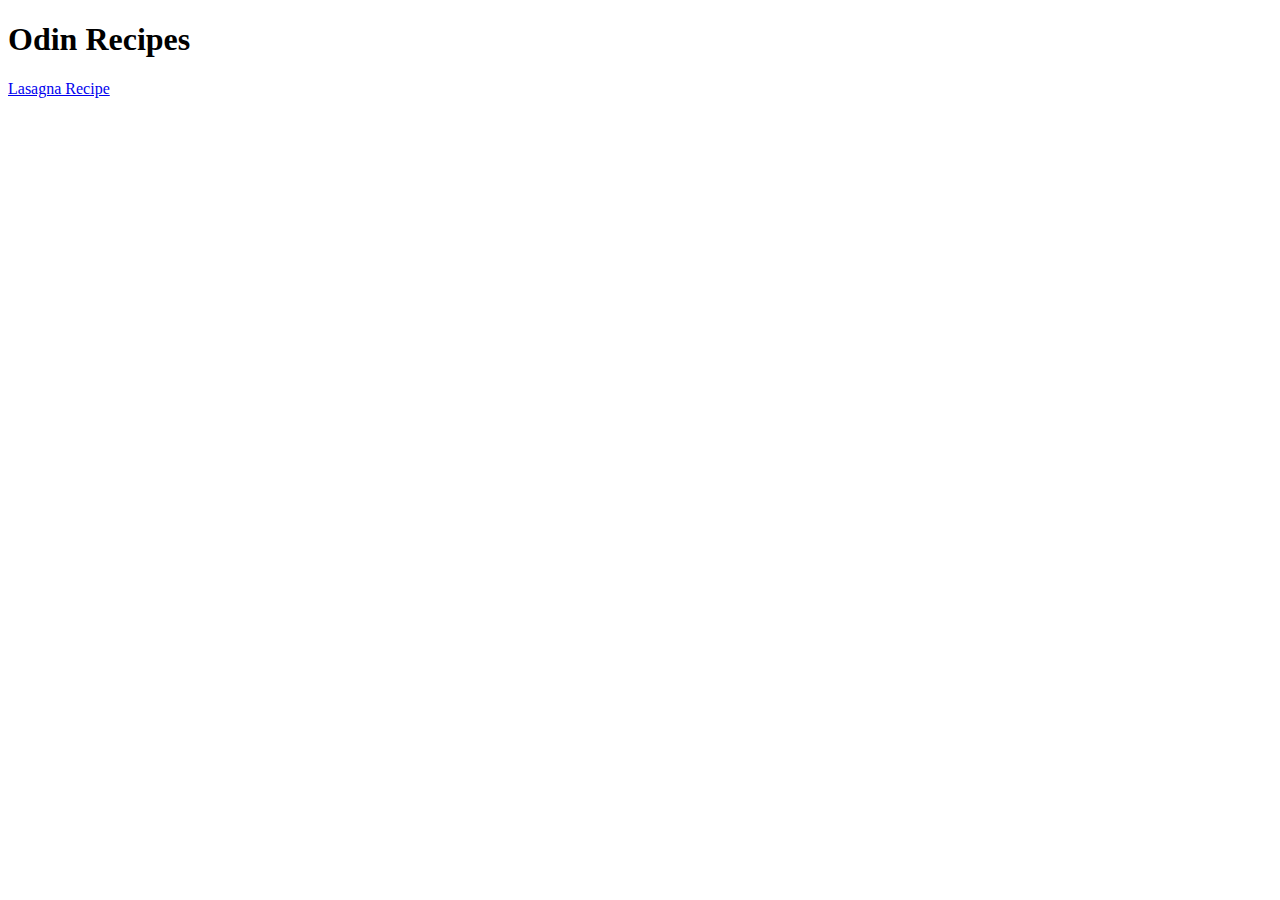
==== index.html @ 5977724e "Add lasagna recipe page" ====
<!DOCTYPE html>
<html lang="en">
<head>
  <meta charset="UTF-8">
  <meta name="viewport" content="width=device-width, initial-scale=1.0">
  <title>Odin Recipes</title>
</head>
<body>
  <h1>Odin Recipes</h1>
  <a href="recipes/lasagna.html">Lasagna Recipe</a>
</body>
</html>
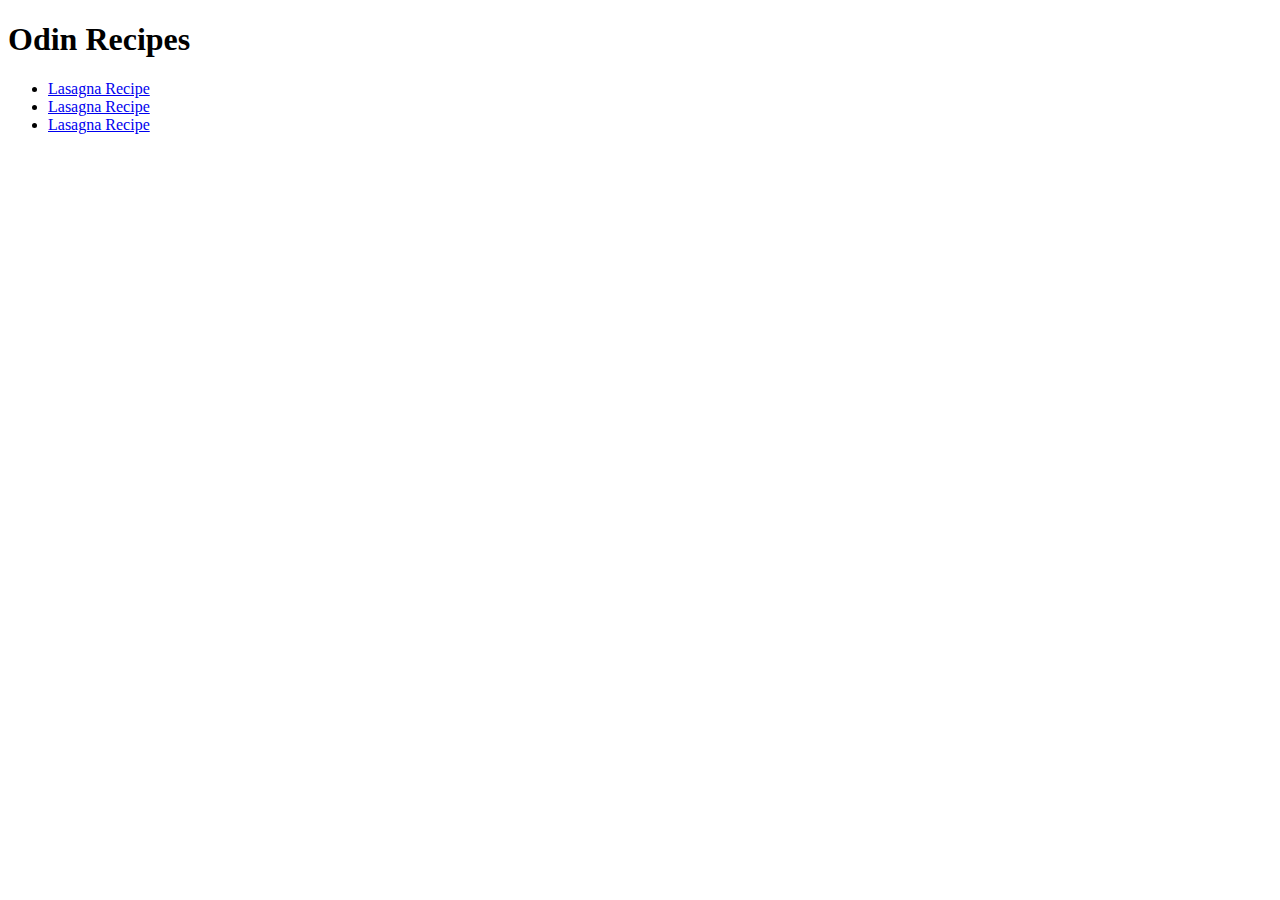
==== commit 023c9ff1: "add two more recipe pages" ====
--- a/index.html
+++ b/index.html
@@ -1,12 +1,25 @@
 <!DOCTYPE html>
 <html lang="en">
+
 <head>
   <meta charset="UTF-8">
   <meta name="viewport" content="width=device-width, initial-scale=1.0">
   <title>Odin Recipes</title>
 </head>
+
 <body>
   <h1>Odin Recipes</h1>
-  <a href="recipes/lasagna.html">Lasagna Recipe</a>
+  <ul>
+    <li>
+      <a href="recipes/lasagna.html">Lasagna Recipe</a>
+    </li>
+    <li>
+      <a href="recipes/salmon.html">Lasagna Recipe</a>
+    </li>
+    <li>
+      <a href="recipes/taco.html">Lasagna Recipe</a>
+    </li>
+  </ul>
 </body>
+
 </html>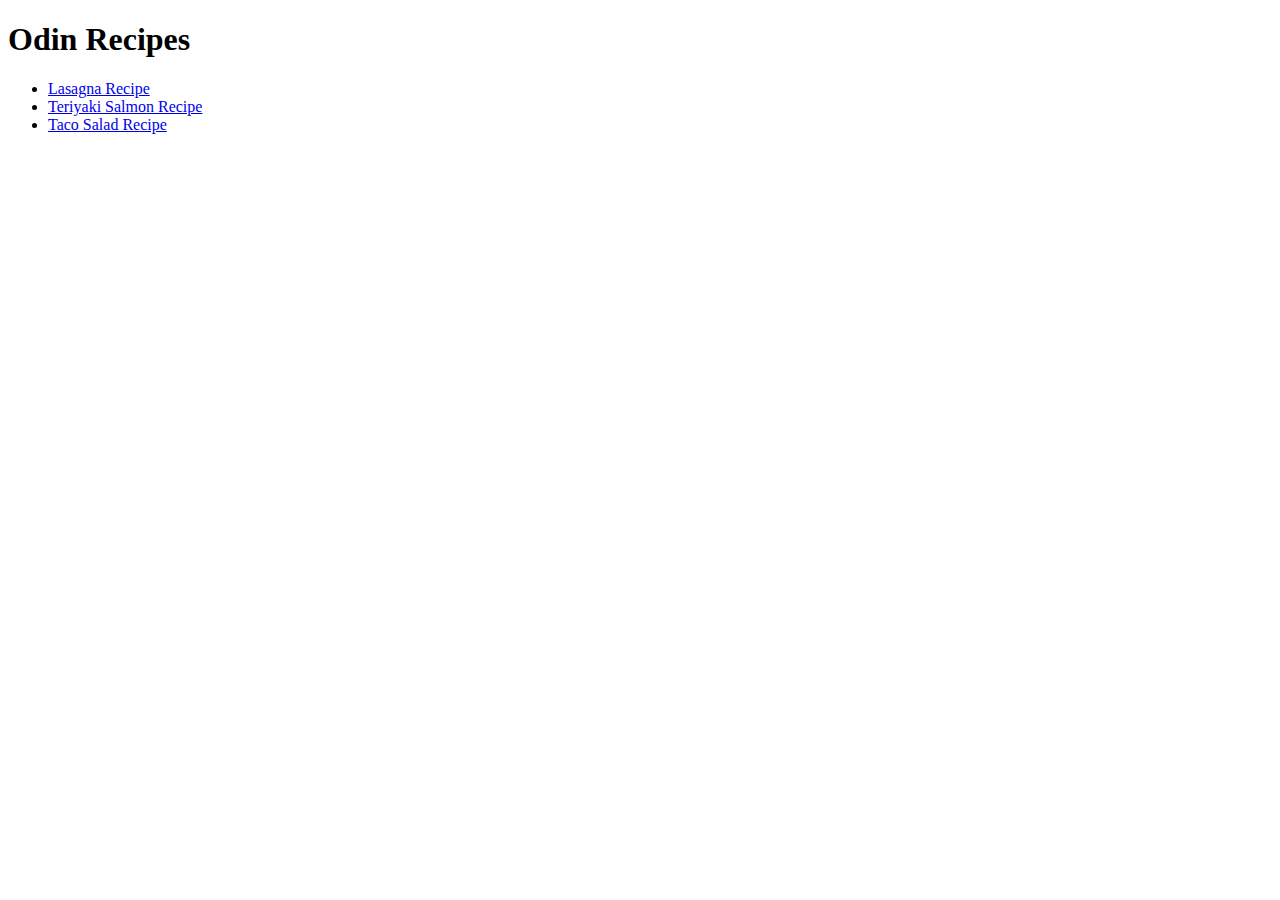
==== commit b226cce0: "fix: show correct labels for the recipe links" ====
--- a/index.html
+++ b/index.html
@@ -14,10 +14,10 @@
       <a href="recipes/lasagna.html">Lasagna Recipe</a>
     </li>
     <li>
-      <a href="recipes/salmon.html">Lasagna Recipe</a>
+      <a href="recipes/salmon.html">Teriyaki Salmon Recipe</a>
     </li>
     <li>
-      <a href="recipes/taco.html">Lasagna Recipe</a>
+      <a href="recipes/taco.html">Taco Salad Recipe</a>
     </li>
   </ul>
 </body>
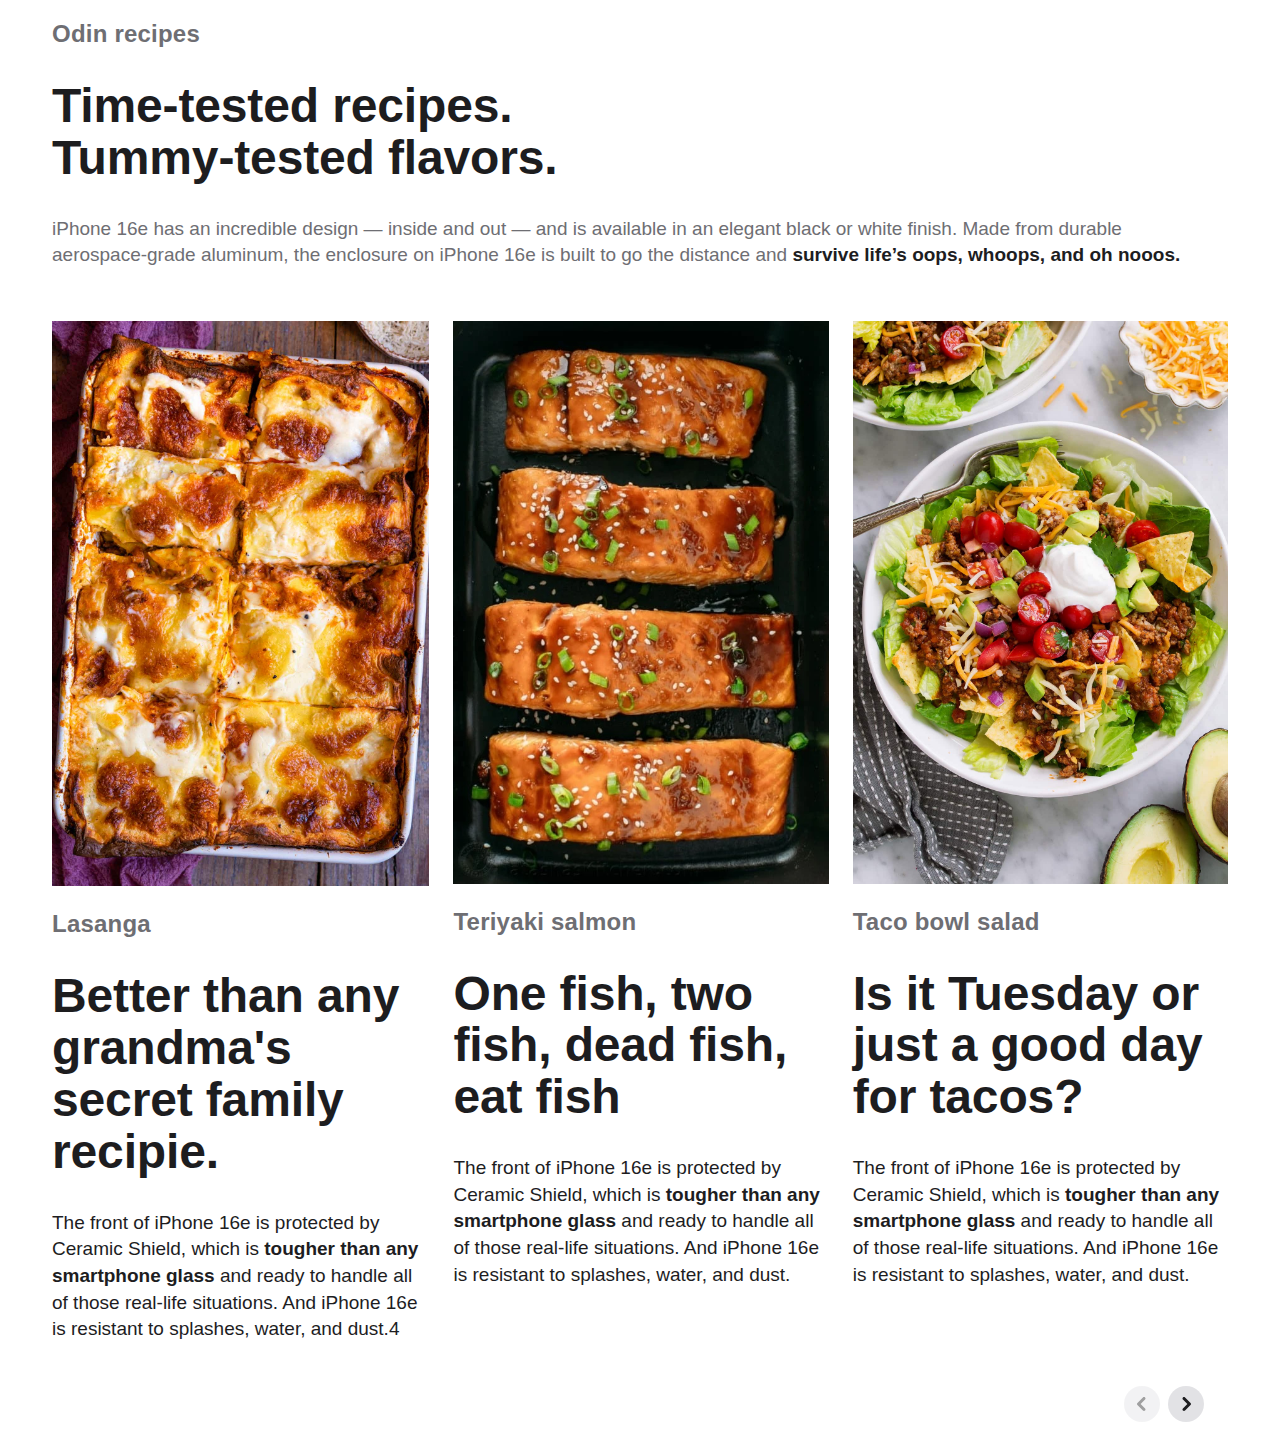
==== commit 9f5cb669: "feat: add basic layout for card slider section" ====
--- a/index.html
+++ b/index.html
@@ -5,21 +5,99 @@
   <meta charset="UTF-8">
   <meta name="viewport" content="width=device-width, initial-scale=1.0">
   <title>Odin Recipes</title>
+  <link rel="stylesheet" href="styles.css">
 </head>
 
 <body>
-  <h1>Odin Recipes</h1>
-  <ul>
-    <li>
-      <a href="recipes/lasagna.html">Lasagna Recipe</a>
-    </li>
-    <li>
-      <a href="recipes/salmon.html">Teriyaki Salmon Recipe</a>
-    </li>
-    <li>
-      <a href="recipes/taco.html">Taco Salad Recipe</a>
-    </li>
-  </ul>
+  
+  <header>
+    <div class="header header-title">
+      <h2 class="text-ash">Odin recipes</h2>
+      <h1 class="text-inky">
+        Time-tested recipes.
+        <br>
+        Tummy-tested flavors.
+      </h1>
+    </div>
+    <div class="header header-content">
+      <p class="text-ash">
+        iPhone 16e has an incredible design — inside and out — and is available in an elegant black or white finish. Made from durable aerospace‑grade aluminum, the enclosure on iPhone 16e is built to go the distance and <strong>survive life’s oops, whoops, and oh nooos.</strong>
+      </p>
+    </div>
+  </header>
+
+  <section class="card-slider">
+    <div class="slider-wrapper">
+      <ul class="slider-list">
+        <li class="slider-card">
+          <a href="recipes/lasagna.html" class="plain text-inky">
+          <div class="img-wrapper">
+            <img src="images/lasagna.jpg" class="card-img"/>
+          </div>
+          <div class="card-header">
+            <h2 class="text-ash">Lasanga</h2>
+            <h1>Better than any grandma's secret family recipie.</h1>
+          </div>
+          <div class="card-content">
+            <p class="">
+              The front of iPhone 16e is protected by Ceramic Shield, which is <strong>tougher than any smartphone glass</strong> and ready to handle all of those real‑life situations. And iPhone 16e is resistant to splashes, water, and dust.4
+            </p>
+          </div>
+          </a>
+        </li>
+        <li class="slider-card">
+          <a href="recipes/salmon.html" class="plain text-inky">
+            <div class="img-wrapper">
+              <img src="images/teriyaki-salmon.jpeg" class="card-img"/>
+            </div>
+            <div class="card-header">
+              <h2 class="text-ash">Teriyaki salmon</h2>
+              <h1>One fish, two fish, dead fish, eat fish</h1>
+            </div>
+            <div class="card-content">
+              <p class="">
+                The front of iPhone 16e is protected by Ceramic Shield, which is <strong>tougher than any smartphone glass</strong> and ready to handle all of those real‑life situations. And iPhone 16e is resistant to splashes, water, and dust.
+              </p>
+            </div>
+          </a>
+        </li>
+        <li class="slider-card">
+          <a href="recipes/taco.html" class="plain text-inky">
+            <div class="img-wrapper">
+              <img src="images/taco-salad.jpg" class="card-img" alt="taco salad bowl meal">
+            </div>
+            <div class="card-content">
+              <h2 class="text-ash">Taco bowl salad</h2>
+              <h1>Is it Tuesday or just a good day for tacos?</h1>
+            </div>
+            <div class="card-content">
+              <p class="">
+                The front of iPhone 16e is protected by Ceramic Shield, which is <strong>tougher than any smartphone glass</strong> and ready to handle all of those real‑life situations. And iPhone 16e is resistant to splashes, water, and dust.
+              </p>
+            </div>
+          </a>
+        </li>
+      </ul>
+    </div>
+    <div class="slider-controls-wrapper">
+      <ul class="slider-controls-list">
+        <li class="slider-control control-left disabled">
+          <button>
+            <svg class="control-icon" xmlns="http://www.w3.org/2000/svg" viewBox="0 0 36 36">
+              <path d="m20 25c-.3838 0-.7676-.1465-1.0605-.4395l-5.5-5.5c-.5859-.5854-.5859-1.5356 0-2.1211l5.5-5.5c.5859-.5859 1.5352-.5859 2.1211 0 .5859.5854.5859 1.5356 0 2.1211l-4.4395 4.4395 4.4395 4.4395c.5859.5854.5859 1.5356 0 2.1211-.293.293-.6768.4395-1.0605.4395z"></path>
+            </svg>
+          </button>
+        </li>
+        <li class="slider-control control-right">
+          <button>
+            <svg class="control-icon" xmlns="http://www.w3.org/2000/svg" viewBox="0 0 36 36">
+              <path d="m22.5597 16.9375-5.5076-5.5c-.5854-.5854-1.5323-.5825-2.1157.0039-.5835.5869-.5815 1.5366.0039 2.1211l4.4438 4.4375-4.4438 4.4375c-.5854.5845-.5874 1.5342-.0039 2.1211.2922.2944.676.4414 1.0598.4414.3818 0 .7637-.1455 1.0559-.4375l5.5076-5.5c.2815-.2812.4403-.6636.4403-1.0625s-.1588-.7812-.4403-1.0625z"></path>
+            </svg>
+          </button>
+        </li>
+      </ul>
+    </div>
+  </section>
 </body>
 
 </html>--- a/styles.css
+++ b/styles.css
@@ -0,0 +1,140 @@
+/* global variables */
+:root {
+  --inky: #1d1d1f;
+  --ash: #6e6e73;
+  --mist: #d2d2d7a3;
+}
+
+/* reset styles */
+body {
+  margin: 0;
+  padding: 0;
+  width: 100vw;
+  height: 100vh;
+  font-family: Verdana, Geneva, Tahoma, sans-serif;
+  color: var(--inky);
+}
+
+ul {
+  margin-block-start: 0;
+  margin-block-end: 0;
+  padding-inline-start: 0;
+}
+
+/* text elements */
+h1 {
+  font-size: 48px;
+  line-height: 1.08;
+  font-weight: 600;
+  letter-spacing: -0.003em;
+}
+
+h2 {
+  font-size: 24px;
+  line-height: 1.16;
+  font-weight: 600;
+  letter-spacing: 0.009em;
+}
+
+p {
+  font-size: 19px;
+  line-height: 1.4;
+}
+
+strong {
+  color: var(--inky);
+  font-weight: 600;
+}
+
+a.plain {
+  text-decoration: none;
+}
+
+a.plain:hover {
+  text-decoration: none;
+}
+
+/* text color presets */
+.text-inky {
+  color: var(--inky);
+}
+
+.text-ash {
+  color: var(--ash);
+}
+
+/* header */
+header {
+  margin: 0 52px;
+}
+
+/* SECTIONS ————————————————————— */
+section {
+  margin: 52px;
+}
+
+/* card-slider section */
+.card-slider {
+  display: flex;
+  flex-direction: column;
+}
+
+.card-slider .slider-list {
+  display: flex;
+  flex-direction: row;
+  overflow: auto;
+  margin: 0;
+  gap: 24px;
+}
+
+.card-slider .slider-card {
+  display: flex;
+  flex-direction: column; 
+  text-decoration: none;
+  max-width: 440px;
+}
+
+.slider-card .img-wrapper {
+  
+}
+
+.slider-card .card-img {
+  width: 100%;
+  height: auto;
+}
+
+.card-slider .slider-controls-wrapper {
+  margin: 24px;
+}
+
+.card-slider .slider-controls-list {
+  display: flex;
+  flex-direction: row;
+  justify-content: flex-end;
+  gap: 8px;
+}
+
+.card-slider .slider-control {
+  list-style: none;
+  fill: var(--inky);
+}
+
+.card-slider .slider-control button {
+  display: flex;
+  justify-content: center;
+  align-items: center;
+  border: none;
+  cursor: pointer;
+  padding: 0;
+  border-radius: 100%;
+  background-color: var(--mist);
+}
+
+.card-slider .slider-control .control-icon {
+  width: 36px;
+  height: 36px;
+}
+
+.slider-control.disabled button {
+  opacity: 0.42;
+}
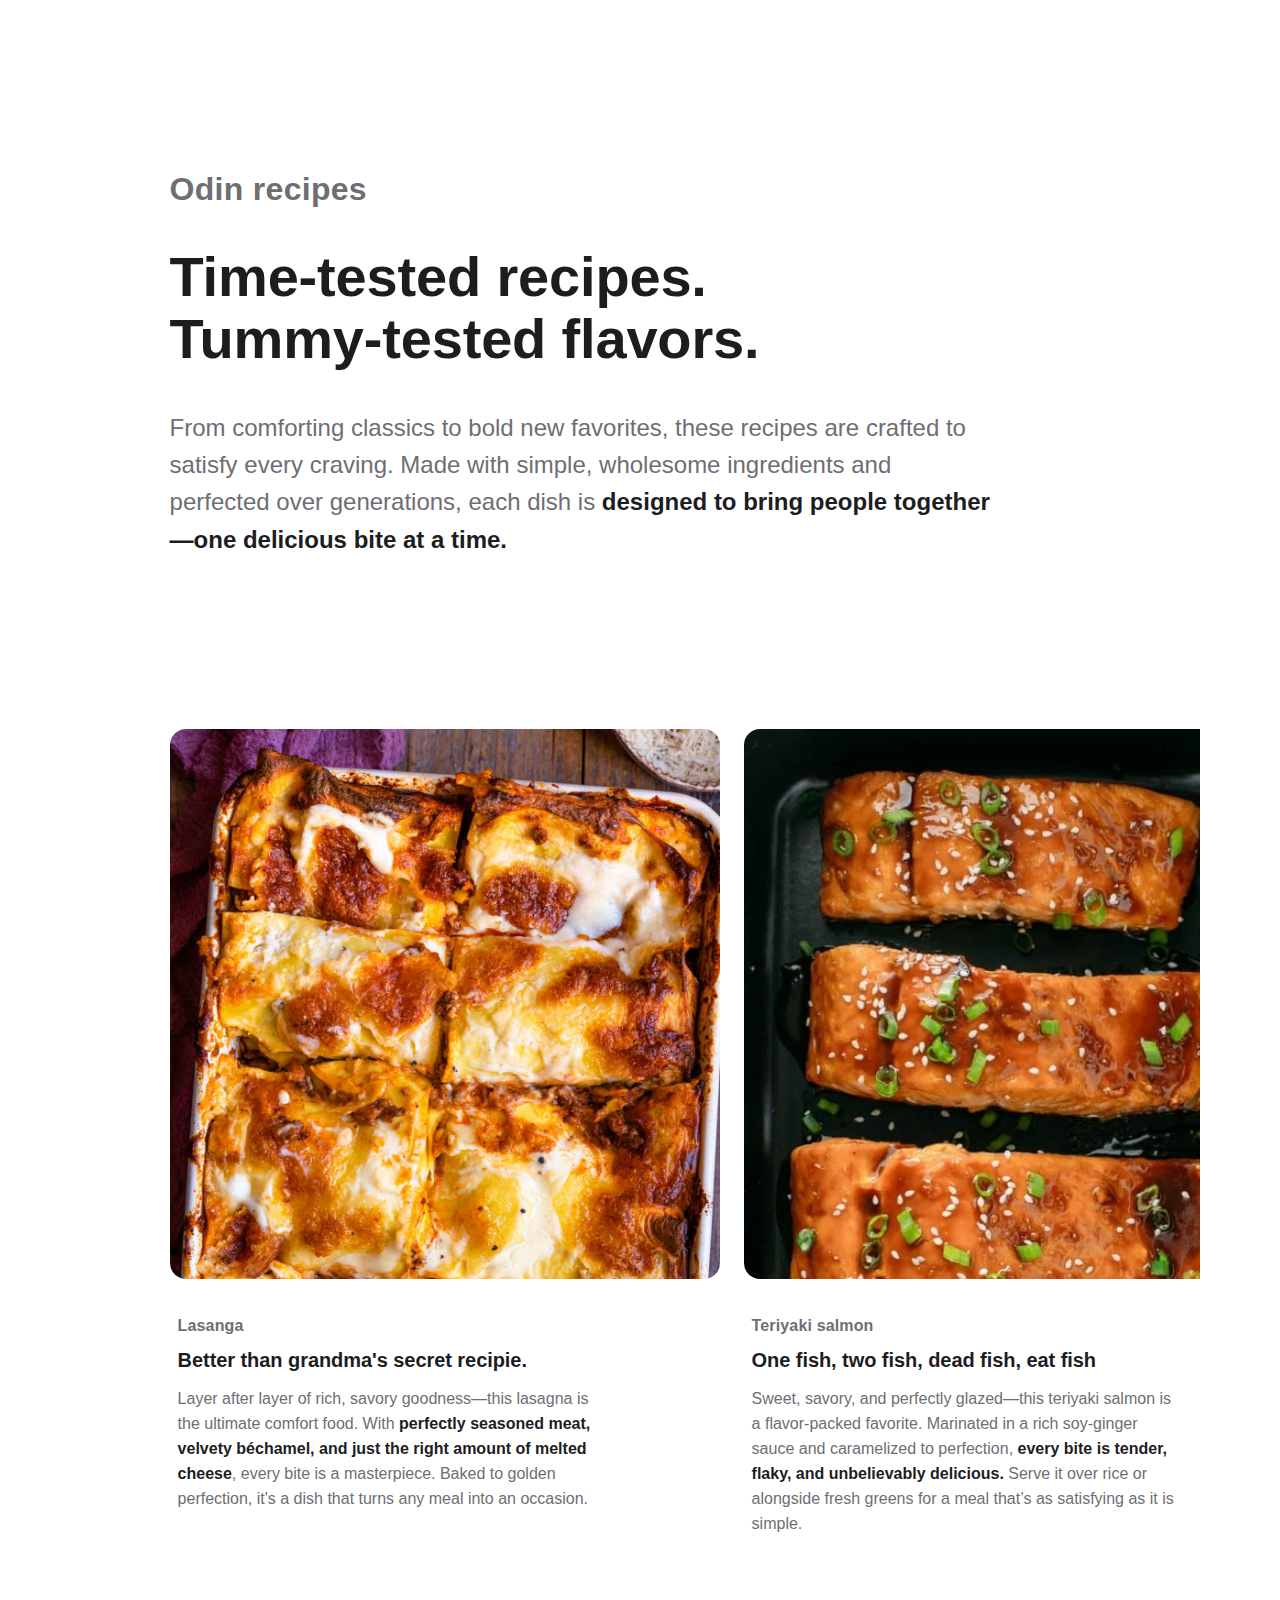
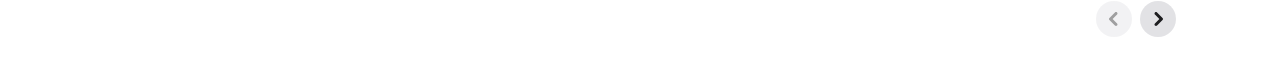
==== commit 54488455: "feat: complete index styling" ====
--- a/index.html
+++ b/index.html
@@ -10,72 +10,117 @@
 
 <body>
   
+  <main>
   <header>
-    <div class="header header-title">
-      <h2 class="text-ash">Odin recipes</h2>
-      <h1 class="text-inky">
-        Time-tested recipes.
-        <br>
-        Tummy-tested flavors.
-      </h1>
-    </div>
-    <div class="header header-content">
-      <p class="text-ash">
-        iPhone 16e has an incredible design — inside and out — and is available in an elegant black or white finish. Made from durable aerospace‑grade aluminum, the enclosure on iPhone 16e is built to go the distance and <strong>survive life’s oops, whoops, and oh nooos.</strong>
-      </p>
-    </div>
+    <section class="copy-content">
+      <div class="header header-title">
+        <h2 class="section-tag text-ash">Odin recipes</h2>
+        <h1 class="section-header text-inky">
+          Time-tested recipes.
+          <br>
+          Tummy-tested flavors.
+        </h1>
+      </div>
+      <div class="header header-content">
+        <p class="text-ash">
+          From comforting classics to bold new favorites, these recipes are crafted to satisfy every craving. Made with simple, wholesome ingredients and perfected over generations, each dish is <strong>designed to bring people together—one delicious bite at a time.</strong>
+        </p>
+      </div>
+    </section>
   </header>
 
-  <section class="card-slider">
+  <section class="card-slider content">
     <div class="slider-wrapper">
       <ul class="slider-list">
-        <li class="slider-card">
-          <a href="recipes/lasagna.html" class="plain text-inky">
+        <li class="slider-card">  
           <div class="img-wrapper">
-            <img src="images/lasagna.jpg" class="card-img"/>
+            <a href="recipes/lasagna.html" class="plain text-inky">
+              <img src="images/lasagna.jpg" class="card-img"/>
+            </a>
           </div>
-          <div class="card-header">
-            <h2 class="text-ash">Lasanga</h2>
-            <h1>Better than any grandma's secret family recipie.</h1>
+          <div class="content-wrapper">
+            <div class="card-header">
+              <h2 class="content-tag text-ash">Lasanga</h2>
+              <h1 class="content-header">Better than grandma's secret recipie.</h1>
+            </div>
+            <div class="card-content">
+              <p class="content-body text-ash">
+                Layer after layer of rich, savory goodness—this lasagna is the ultimate comfort food. With <strong>perfectly seasoned meat, velvety béchamel, and just the right amount of melted cheese</strong>, every bite is a masterpiece. Baked to golden perfection, it's a dish that turns any meal into an occasion.
+              </p>
+            </div>
           </div>
-          <div class="card-content">
-            <p class="">
-              The front of iPhone 16e is protected by Ceramic Shield, which is <strong>tougher than any smartphone glass</strong> and ready to handle all of those real‑life situations. And iPhone 16e is resistant to splashes, water, and dust.4
-            </p>
-          </div>
-          </a>
         </li>
         <li class="slider-card">
-          <a href="recipes/salmon.html" class="plain text-inky">
-            <div class="img-wrapper">
-              <img src="images/teriyaki-salmon.jpeg" class="card-img"/>
-            </div>
+          <div class="img-wrapper">
+            <a href="recipes/salmon.html" class="plain text-inky">
+            <img src="images/teriyaki-salmon.jpeg" class="card-img"/>
+            </a>
+          </div>
+          <div class="content-wrapper">
             <div class="card-header">
-              <h2 class="text-ash">Teriyaki salmon</h2>
-              <h1>One fish, two fish, dead fish, eat fish</h1>
+              <h2 class="content-tag text-ash">Teriyaki salmon</h2>
+              <h1 class="content-header">One fish, two fish, dead fish, eat fish</h1>
             </div>
             <div class="card-content">
-              <p class="">
-                The front of iPhone 16e is protected by Ceramic Shield, which is <strong>tougher than any smartphone glass</strong> and ready to handle all of those real‑life situations. And iPhone 16e is resistant to splashes, water, and dust.
+              <p class="content-body text-ash">
+                Sweet, savory, and perfectly glazed—this teriyaki salmon is a flavor-packed favorite. Marinated in a rich soy-ginger sauce and caramelized to perfection, <strong>every bite is tender, flaky, and unbelievably delicious.</strong> Serve it over rice or alongside fresh greens for a meal that’s as satisfying as it is simple.
               </p>
             </div>
-          </a>
+          </div>
         </li>
         <li class="slider-card">
-          <a href="recipes/taco.html" class="plain text-inky">
-            <div class="img-wrapper">
+          <div class="img-wrapper">
+            <a href="recipes/taco.html" class="plain text-inky">
               <img src="images/taco-salad.jpg" class="card-img" alt="taco salad bowl meal">
+            </a>
+          </div>
+          <div class="content-wrapper">
+            <div class="card-content">
+              <h2 class="content-tag text-ash">Taco bowl salad</h2>
+              <h1 class="content-header">Is it Tuesday or just a good day?</h1>
             </div>
             <div class="card-content">
-              <h2 class="text-ash">Taco bowl salad</h2>
-              <h1>Is it Tuesday or just a good day for tacos?</h1>
+              <p class="content-body text-ash">
+                Crisp, colorful, and bursting with bold flavors—this taco bowl salad delivers all the taco goodness without the mess. Juicy seasoned meat, crunchy lettuce, fresh salsa, and a drizzle of zesty dressing come together in one perfect bite. Whether it’s Taco Tuesday or any day, <strong>this bowl is always the right choice.</strong>
+              </p>
+            </div>
+          </div>
+        </li>
+        <li class="slider-card">  
+          <div class="img-wrapper">
+            <a href="recipes/garlic-butter-shrimp.html" class="plain text-inky">
+              <img src="images/garlic-butter-shrimp.png" class="card-img"/>
+            </a>
+          </div>
+          <div class="content-wrapper">
+            <div class="card-header">
+              <h2 class="content-tag text-ash">Garlic butter shrimp</h2>
+              <h1 class="content-header">Shrimp in name but not in flavor.</h1>
             </div>
             <div class="card-content">
-              <p class="">
-                The front of iPhone 16e is protected by Ceramic Shield, which is <strong>tougher than any smartphone glass</strong> and ready to handle all of those real‑life situations. And iPhone 16e is resistant to splashes, water, and dust.
+              <p class="content-body text-ash">
+                <strong>Quick to cook and impossible to resist.</strong> Plump, juicy shrimp bathed in a golden garlic butter sauce that clings to every bite. A kiss of lemon, a sprinkle of fresh herbs, and a touch of heat make this dish dangerously addictive. Serve it over pasta, rice, or just grab a fork and go straight in.
               </p>
             </div>
-          </a>
+          </div>
+        </li>
+        <li class="slider-card">  
+          <div class="img-wrapper">
+            <a href="recipes/lava-cake.html" class="plain text-inky">
+              <img src="images/lava-cake.png" class="card-img"/>
+            </a>
+          </div>
+          <div class="content-wrapper">
+            <div class="card-header">
+              <h2 class="content-tag text-ash">Chocolate Lava Cake</h2>
+              <h1 class="content-header">Because dessert should be dramatic.</h1>
+            </div>
+            <div class="card-content">
+              <p class="content-body text-ash">
+                Break through the perfectly baked exterior and <strong>unleash a molten river of rich, velvety chocolate.</strong> It’s indulgent, dramatic, and best enjoyed while still warm—preferably with a scoop of ice cream standing by to complete the masterpiece. It’s the kind of sweet treat that steals the show.
+              </p>
+            </div>
+          </div>
         </li>
       </ul>
     </div>
@@ -98,6 +143,7 @@
       </ul>
     </div>
   </section>
+  </main>
 </body>
 
 </html>--- a/styles.css
+++ b/styles.css
@@ -1,8 +1,18 @@
+/**
+ * TODO:
+ * add some sort of limit to the width of the containers (body, or header & section) to give breathing room let & right
+ * max-width to the main
+ */
+
 /* global variables */
 :root {
   --inky: #1d1d1f;
   --ash: #6e6e73;
   --mist: #d2d2d7a3;
+
+  --section-spacing: 19vh;
+  --copy-width: 825px;
+  --content-indent: 8%;
 }
 
 /* reset styles */
@@ -23,22 +33,34 @@
 
 /* text elements */
 h1 {
-  font-size: 48px;
-  line-height: 1.08;
+  font-size: 56px;
+  line-height: 1.12;
   font-weight: 600;
   letter-spacing: -0.003em;
 }
 
 h2 {
-  font-size: 24px;
+  font-size: 32px;
   line-height: 1.16;
   font-weight: 600;
   letter-spacing: 0.009em;
 }
 
+h1.content-header {
+  font-size: 20px;
+}
+
+h2.content-tag {
+  font-size: 16px;
+}
+
 p {
-  font-size: 19px;
-  line-height: 1.4;
+  font-size: 24px;
+  line-height: 1.56;
+}
+
+p.content-body {
+  font-size: 16px;
 }
 
 strong {
@@ -63,14 +85,26 @@
   color: var(--ash);
 }
 
-/* header */
-header {
-  margin: 0 52px;
+/* main content */
+main {
+  width: 87.5%;
+  max-width: 1680px;
+  margin: 0 auto;
+}
+
+.copy-content {
+  max-width: var(--copy-width);
+  margin-left: var(--content-indent);
+}
+
+.content {
+  margin-left: var(--content-indent);
 }
 
 /* SECTIONS ————————————————————— */
+
 section {
-  margin: 52px;
+  margin: var(--section-spacing) 0;
 }
 
 /* card-slider section */
@@ -91,16 +125,24 @@
   display: flex;
   flex-direction: column; 
   text-decoration: none;
-  max-width: 440px;
 }
 
 .slider-card .img-wrapper {
-  
+  width: 550px;
+  height: 550px;
+  object-fit: cover;
+  overflow: hidden;
+  border-radius: 16px;
 }
 
 .slider-card .card-img {
   width: 100%;
   height: auto;
+}
+
+.slider-card .content-wrapper {
+  margin: 24px 8px;
+  max-width: 77.5%;
 }
 
 .card-slider .slider-controls-wrapper {
